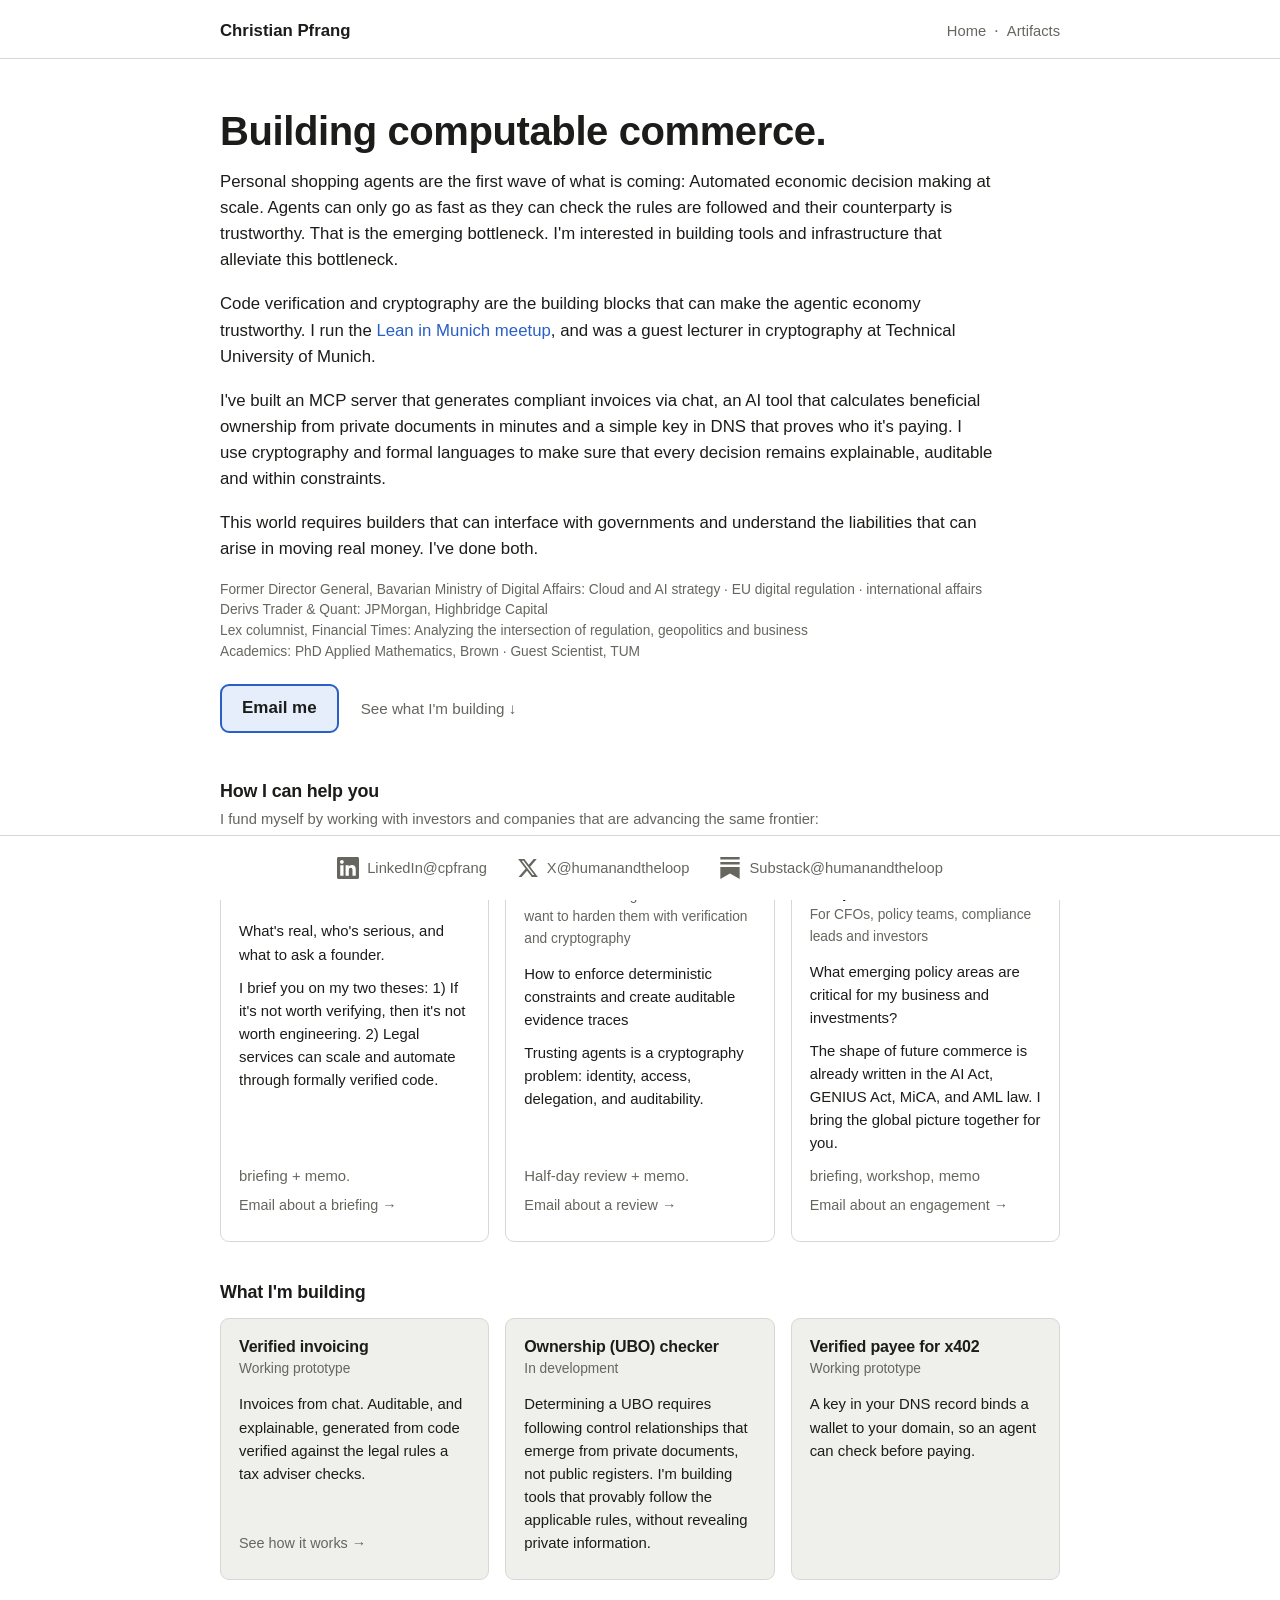
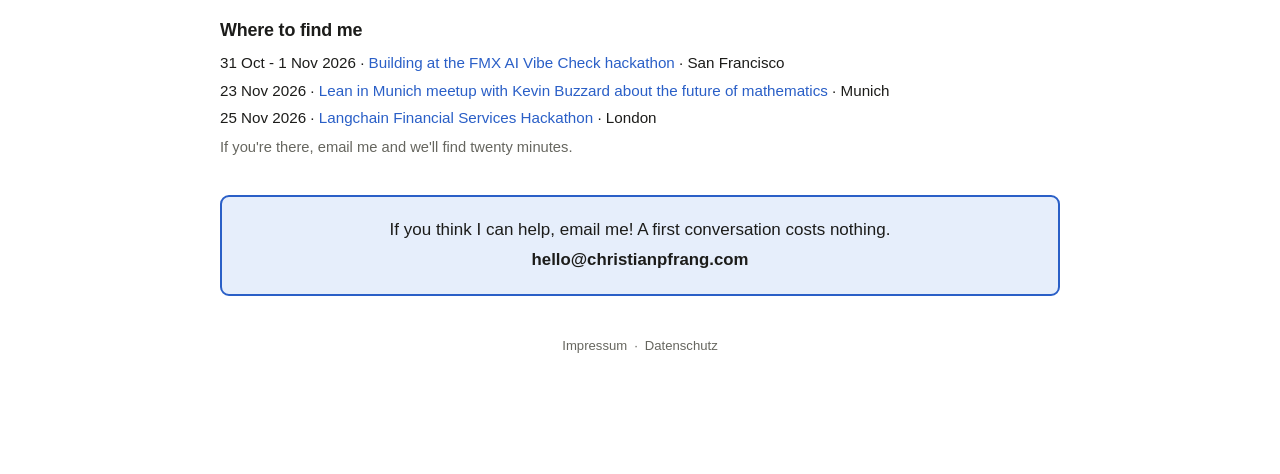
==== index.html @ b3198544 "Update Director General proof line Co-Authored-By: Claude Opus 5.5 <noreply@anthropic.com>" ====
<!DOCTYPE html>
<html lang="en">
<head>
  <meta charset="UTF-8">
  <meta name="viewport" content="width=device-width, initial-scale=1.0">
  <title>Christian Pfrang — Building computable commerce</title>
  <meta name="description" content="Christian Pfrang is building tools for using agents in highly regulated environments. Examples include: verified invoicing, ultimate beneficial ownership checks, and DNS-based merchant verification for x402.">
  <link rel="canonical" href="https://www.christianpfrang.com/">
  <meta property="og:type" content="website">
  <meta property="og:site_name" content="Christian Pfrang">
  <meta property="og:title" content="Christian Pfrang — Building computable commerce">
  <meta property="og:description" content="Christian Pfrang is building tools for using agents in highly regulated environments. Examples include: verified invoicing, ultimate beneficial ownership checks, and DNS-based merchant verification for x402.">
  <meta property="og:url" content="https://www.christianpfrang.com/">
  <meta property="og:image" content="https://www.christianpfrang.com/images/og.png">
  <meta name="twitter:card" content="summary_large_image">
  <link rel="icon" href="images/favicon.svg" type="image/svg+xml">
  <link rel="stylesheet" href="site.css?v=531cbc64">
</head>
<body>
  <a class="skip" href="#main">Skip to content</a>
  <header class="nav">
    <div class="wrap nav-row">
      <a class="brand" href="index.html">Christian Pfrang</a>
      <nav aria-label="Main">
        <ul class="nav-links">
          <li><a href="index.html">Home</a></li>
          <li><a href="artifacts.html">Artifacts</a></li>
        </ul>
      </nav>
    </div>
  </header>

  <main id="main" class="wrap">
  <section class="hero">
    <h1>Building computable commerce.</h1>
    <p class="lead">Personal shopping agents are the first wave of what is coming: Automated economic decision making at scale. Agents can only go as fast as they can check the rules are followed and their counterparty is trustworthy. That is the emerging bottleneck. I&#39;m interested in building tools and infrastructure that alleviate this bottleneck.</p>
    <p class="lead">Code verification and cryptography are the building blocks that can make the agentic economy trustworthy. I run the <a href="https://luma.com/user/usr-mYj1Mw12kCdvDSb" rel="noopener">Lean in Munich meetup</a>, and was a guest lecturer in cryptography at Technical University of Munich.</p>
    <p class="lead">I&#39;ve built an MCP server that generates compliant invoices via chat, an AI tool that calculates beneficial ownership from private documents in minutes and a simple key in DNS that proves who it&#39;s paying. I use cryptography and formal languages to make sure that every decision remains explainable, auditable and within constraints.</p>
    <p class="lead">This world requires builders that can interface with governments and understand the liabilities that can arise in moving real money. I&#39;ve done both.</p>
    <p class="proof">
<span>Former Director General, Bavarian Ministry of Digital Affairs: Cloud and AI strategy · EU digital regulation · international affairs</span><br><span>Derivs Trader &amp; Quant: JPMorgan, Highbridge Capital</span><br><span>Lex columnist, Financial Times: Analyzing the intersection of regulation, geopolitics and business</span><br><span>Academics: PhD Applied Mathematics, Brown · Guest Scientist, TUM</span>    </p>
    <p class="cta-row">
      <a class="button" href="mailto:hello@christianpfrang.com?subject=Hello%20from%20christianpfrang.com">Email me</a>
      <a class="quiet-link" href="#building">See what I&#39;m building ↓</a>
    </p>
  </section>

  <section id="working-with-me" class="section">
    <h2>How I can help you</h2>
    <p class="intro">I fund myself by working with investors and companies that are advancing the same frontier:</p>
    <div class="cards">
      <article class="card">
        <h3>Formal verification</h3>
        <p class="status">For investment teams</p>
        <p>What&#39;s real, who&#39;s serious, and what to ask a founder.</p>
        <p>I brief you on my two theses: 1) If it&#39;s not worth verifying, then it&#39;s not worth engineering. 2) Legal services can scale and automate through formally verified code.</p>
        <p class="format">briefing + memo.</p>
        <p class="card-link"><a href="mailto:hello@christianpfrang.com?subject=Briefing%20on%20formal%20verification">Email about a briefing →</a></p>
      </article>
      <article class="card">
        <h3>Trust design review</h3>
        <p class="status">For teams building harnesses that want to harden them with verification and cryptography</p>
        <p>How to enforce deterministic constraints and create auditable evidence traces</p>
        <p>Trusting agents is a cryptography problem: identity, access, delegation, and auditability.</p>
        <p class="format">Half-day review + memo.</p>
        <p class="card-link"><a href="mailto:hello@christianpfrang.com?subject=Trust%20design%20review">Email about a review →</a></p>
      </article>
      <article class="card">
        <h3>Frontier regulation in AI, compute and commerce</h3>
        <p class="status">For CFOs, policy teams, compliance leads and investors</p>
        <p>What emerging policy areas are critical for my business and investments?</p>
        <p>The shape of future commerce is already written in the AI Act, GENIUS Act, MiCA, and AML law. I bring the global picture together for you.</p>
        <p class="format">briefing, workshop, memo</p>
        <p class="card-link"><a href="mailto:hello@christianpfrang.com?subject=Frontier%20regulation">Email about an engagement →</a></p>
      </article>
    </div>
  </section>

  <section id="building" class="section">
    <h2>What I&#39;m building</h2>
    <div class="cards">
      <article class="card card-tint card-linked">
        <h3><a href="https://ai-e-rechnung.christianpfrang.com">Verified invoicing</a></h3>
        <p class="status">Working prototype</p>
        <p>Invoices from chat. Auditable, and explainable, generated from code verified against the legal rules a tax adviser checks.</p>
        <p class="card-link"><a href="https://ai-e-rechnung.christianpfrang.com">See how it works →</a></p>
      </article>
      <article class="card card-tint">
        <h3>Ownership (UBO) checker</h3>
        <p class="status">In development</p>
        <p>Determining a UBO requires following control relationships that emerge from private documents, not public registers. I&#39;m building tools that provably follow the applicable rules, without revealing private information.</p>
      </article>
      <article class="card card-tint">
        <h3>Verified payee for x402</h3>
        <p class="status">Working prototype</p>
        <p>A key in your DNS record binds a wallet to your domain, so an agent can check before paying.</p>
      </article>
    </div>
  </section>

  <section id="where-to-find-me" class="section">
    <h2>Where to find me</h2>
    <ul class="where">
      <li><span class="date">31 Oct - 1 Nov 2026</span> · <a href="https://fmxai.org/vibecheck/" rel="noopener">Building at the FMX AI Vibe Check hackathon</a> · San Francisco</li>
      <li><span class="date">23 Nov 2026</span> · <a href="https://luma.com/10gfh4l4" rel="noopener">Lean in Munich meetup with Kevin Buzzard about the future of mathematics</a> · Munich</li>
      <li><span class="date">25 Nov 2026</span> · <a href="https://fieldevents.langchain.com/langchainfinancialserviceshack" rel="noopener">Langchain Financial Services Hackathon</a> · London</li>
    </ul>
    <p class="hook">If you&#39;re there, email me and we&#39;ll find twenty minutes.</p>
  </section>

  <section id="contact" class="contact">
    <p>If you think I can help, email me! A first conversation costs nothing.</p>
    <p><a class="email" href="mailto:hello@christianpfrang.com">hello@christianpfrang.com</a></p>
  </section>
  </main>

  <footer class="footer wrap">
    <p class="legal-links"><a href="impressum.html">Impressum</a><span class="dot">·</span><a href="datenschutz.html">Datenschutz</a></p>
  </footer>

  <nav class="social-bar" aria-label="Social">
    <p class="social-links wrap">
        <a class="social-link" href="https://www.linkedin.com/in/cpfrang/" target="_blank" rel="me noopener noreferrer" aria-label="LinkedIn profile (opens in new tab)">
          <svg aria-hidden="true" viewBox="0 0 24 24" width="22" height="22" fill="currentColor"><path d="M20.447 20.452h-3.554v-5.569c0-1.328-.027-3.037-1.852-3.037-1.853 0-2.136 1.445-2.136 2.939v5.667H9.351V9h3.414v1.561h.046c.477-.9 1.637-1.85 3.37-1.85 3.601 0 4.267 2.37 4.267 5.455v6.286zM5.337 7.433c-1.144 0-2.063-.926-2.063-2.065 0-1.138.92-2.063 2.063-2.063 1.14 0 2.064.925 2.064 2.063 0 1.139-.925 2.065-2.064 2.065zm1.782 13.019H3.555V9h3.564v11.452zM22.225 0H1.771C.792 0 0 .774 0 1.729v20.542C0 23.227.792 24 1.771 24h20.451C23.2 24 24 23.227 24 22.271V1.729C24 .774 23.2 0 22.222 0h.003z"/></svg>
          <span class="social-text">LinkedIn@cpfrang</span>
        </a>
        <a class="social-link" href="https://twitter.com/humanandtheloop" target="_blank" rel="me noopener noreferrer" aria-label="X profile (opens in new tab)">
          <svg aria-hidden="true" viewBox="0 0 24 24" width="22" height="22" fill="currentColor"><path d="M18.244 2.25h3.308l-7.227 8.26 8.502 11.24H16.17l-5.214-6.817L4.99 21.75H1.68l7.73-8.835L1.254 2.25H8.08l4.713 6.231zm-1.161 17.52h1.833L7.084 4.126H5.117z"/></svg>
          <span class="social-text">X@humanandtheloop</span>
        </a>
        <a class="social-link" href="https://humanandtheloop.substack.com" target="_blank" rel="me noopener noreferrer" aria-label="Substack profile (opens in new tab)">
          <svg aria-hidden="true" viewBox="0 0 24 24" width="22" height="22" fill="currentColor"><path d="M22.539 8.242H1.46V5.406h21.08v2.836zM1.46 10.812V24L12 18.11 22.54 24V10.812H1.46zM22.54 0H1.46v2.836h21.08V0z"/></svg>
          <span class="social-text">Substack@humanandtheloop</span>
        </a>
    </p>
  </nav>
</body>
</html>
---- site.css ----
/* christianpfrang.com — layout and look. Text lives in content.yml, not here. */

:root {
  --ink: #1c1c1a;
  --quiet: #66665f;
  --rule: #d8d8d3;
  --tint: #efefeb;
  --accent: #2a5fc7;
  --accent-tint: #e6eefb;
  --bg: #ffffff;
  --measure: 880px;
  --gutter: 20px;
  --font: -apple-system, BlinkMacSystemFont, "Segoe UI", Roboto, "Helvetica Neue", Helvetica, Arial, sans-serif;
}

* { box-sizing: border-box; }

html { -webkit-text-size-adjust: 100%; scroll-behavior: smooth; scroll-padding-top: 72px; }

body {
  margin: 0;
  font-family: var(--font);
  font-size: 17px;
  line-height: 1.55;
  color: var(--ink);
  background: var(--bg);
  padding-bottom: 64px; /* room for the fixed social bar */
}

a { color: var(--accent); text-decoration: none; }
a:hover, a:focus-visible { text-decoration: underline; }
a:focus-visible, .button:focus-visible { outline: 2px solid var(--accent); outline-offset: 3px; }

h1, h2, h3 { font-weight: 650; line-height: 1.2; margin: 0; letter-spacing: -0.01em; }
p { margin: 0 0 0.75em; }

.wrap {
  max-width: var(--measure);
  margin: 0 auto;
  padding-left: var(--gutter);
  padding-right: var(--gutter);
}

.skip {
  position: absolute; left: -999px; top: 0;
  background: var(--ink); color: #fff; padding: 8px 12px;
}
.skip:focus { left: 8px; top: 8px; z-index: 10; }

/* ---------- nav ---------- */
/* Stays at the top while scrolling. */
.nav { position: sticky; top: 0; z-index: 10; background: var(--bg); border-bottom: 1px solid var(--rule); }
.nav-row {
  display: flex; flex-wrap: wrap; align-items: baseline; justify-content: space-between;
  gap: 6px 24px; padding-top: 18px; padding-bottom: 14px;
}
.brand { color: var(--ink); font-weight: 650; font-size: 1.05rem; }
.brand:hover { text-decoration: none; }
.nav-links { list-style: none; margin: 0; padding: 0; display: flex; flex-wrap: wrap; gap: 4px 0; }
.nav-links li:not(:last-child)::after { content: "·"; color: var(--quiet); margin: 0 8px; }
.nav-links a { color: var(--quiet); font-size: 0.92rem; }
.nav-links a:hover { color: var(--ink); }

/* ---------- hero ---------- */
.hero { padding-top: 48px; }
.hero h1 { font-size: clamp(1.85rem, 1.2rem + 2.6vw, 2.5rem); margin-bottom: 14px; }
.lead { font-size: 1.05rem; max-width: 46em; margin-bottom: 18px; }
.proof { color: var(--quiet); font-size: 0.86rem; line-height: 1.5; margin-bottom: 22px; }
.cta-row { display: flex; flex-wrap: wrap; align-items: center; gap: 12px 22px; margin-bottom: 8px; }

.button {
  display: inline-block;
  padding: 9px 20px;
  border: 2px solid var(--accent);
  border-radius: 9px;
  background: var(--accent-tint);
  color: var(--ink);
  font-weight: 600;
}
.button:hover { background: var(--accent); color: #fff; text-decoration: none; }
.quiet-link { color: var(--quiet); font-size: 0.95rem; }

/* ---------- sections and cards ---------- */
.section { padding-top: 40px; }
.section h2 { font-size: 1.12rem; margin-bottom: 6px; }
.intro { color: var(--quiet); font-size: 0.92rem; margin-bottom: 14px; }
.section h2 + .cards { margin-top: 14px; }

.cards {
  display: grid;
  grid-template-columns: repeat(3, minmax(0, 1fr));
  gap: 16px;
}
.card {
  border: 1px solid var(--rule);
  border-radius: 9px;
  padding: 18px 18px 14px;
  background: var(--bg);
  display: flex; flex-direction: column;
}
.card-tint { background: var(--tint); }
.card h3 { font-size: 1rem; margin-bottom: 2px; }
.card p { font-size: 0.93rem; margin-bottom: 10px; }
.card .status, .card .format { color: var(--quiet); }
.card .status { font-size: 0.86rem; margin-bottom: 14px; }
.card .format { margin-top: auto; margin-bottom: 6px; }
.card-link { margin-bottom: 0; }
.card-tint .card-link { margin-top: auto; }
.card h3 a { color: inherit; text-decoration: none; }
.card h3 a:hover { color: var(--accent); }
/* A card with a link: the title link covers the whole card, so a click anywhere opens it. */
.card-linked { position: relative; transition: border-color 0.15s; }
.card-linked h3 a::after { content: ""; position: absolute; inset: 0; border-radius: inherit; }
.card-linked:hover { border-color: var(--accent); }
.card-linked:hover h3 a, .card-linked:hover .card-link a { color: var(--accent); }
.card-linked h3 a:focus-visible { outline: none; }
.card-linked:focus-within { outline: 2px solid var(--accent); outline-offset: 2px; }
.card-link a { color: var(--quiet); font-size: 0.9rem; }
.card-link a:hover { color: var(--accent); }

/* ---------- where to find me ---------- */
.where { list-style: none; margin: 10px 0 6px; padding: 0; font-size: 0.95rem; }
.where li { margin-bottom: 4px; }
.where .date { font-variant-numeric: tabular-nums; }
.hook { color: var(--quiet); font-size: 0.92rem; }

/* ---------- contact band ---------- */
.contact {
  margin-top: 36px;
  padding: 20px 18px;
  border: 2px solid var(--accent);
  border-radius: 9px;
  background: var(--accent-tint);
  text-align: center;
}
.contact p { margin: 0; }
.contact p + p { margin-top: 4px; }
.contact .email { color: var(--ink); font-weight: 650; font-size: 1.05rem; overflow-wrap: anywhere; }

/* ---------- footer ---------- */
.footer { padding-top: 40px; padding-bottom: 48px; color: var(--quiet); font-size: 0.86rem; text-align: center; }
.footer a { color: var(--quiet); }
.footer a:hover { color: var(--ink); }
.footer .dot { margin: 0 7px; }
.footer p { margin-bottom: 6px; }
.legal-links { font-size: 0.82rem; }

/* ---------- social bar: fixed to the bottom of the screen ---------- */
.social-bar {
  position: fixed; left: 0; right: 0; bottom: 0; z-index: 10;
  background: var(--bg); border-top: 1px solid var(--rule);
}
.social-links {
  display: flex; justify-content: center; align-items: center; gap: 30px;
  height: 64px; margin: 0 auto;
}
.social-link { display: flex; align-items: center; gap: 8px; color: var(--quiet); font-size: 0.92rem; font-weight: 500; line-height: 1; }
.social-link svg { display: block; flex: none; }
.social-link:hover { color: var(--ink); text-decoration: none; }

/* ---------- inner pages (Work, Impressum, Datenschutz) ---------- */
.page { padding-top: 48px; }
.page h1 { font-size: clamp(1.7rem, 1.2rem + 2vw, 2.1rem); margin-bottom: 12px; }
.page .lead { margin-bottom: 28px; }
.work-item { padding: 22px 0; border-top: 1px solid var(--rule); max-width: 44em; }
.work-item:last-child { border-bottom: 1px solid var(--rule); }
.work-item h2 { font-size: 1.1rem; margin-bottom: 4px; }
.work-item h2 a { color: var(--ink); }
.work-item h2 a:hover { color: var(--accent); }
.work-item .status { color: var(--quiet); font-size: 0.86rem; margin-bottom: 10px; }
.work-item p { font-size: 0.95rem; margin-bottom: 0; }

.legal { max-width: 44em; }
.legal h2 { font-size: 1.02rem; margin: 26px 0 6px; }
.legal p { font-size: 0.95rem; }
.legal .status { color: var(--quiet); font-size: 0.86rem; }
.legal a { overflow-wrap: anywhere; }

/* ---------- small screens ---------- */
@media (max-width: 719px) {
  body { font-size: 16px; }
  .cards { grid-template-columns: 1fr; }
  .hero { padding-top: 32px; }
  .section { padding-top: 34px; }
  .lead { font-size: 1rem; }
  .nav-row { padding-top: 14px; padding-bottom: 12px; }
  .nav-links a { font-size: 0.88rem; }
  .nav-links li:not(:last-child)::after { margin: 0 6px; }
  .contact { padding: 18px 14px; }
  .footer .dot { margin: 0 5px; }
  .social-links { gap: 20px; }
}

/* Phones: icons only, like the live site, so the bar doesn't look cramped. */
@media (max-width: 480px) {
  .social-text { display: none; }
  .social-links { gap: 28px; }
  .social-link { padding: 8px; }
}

@media (min-width: 720px) and (max-width: 879px) {
  .card { padding: 16px 14px 12px; }
}

@media print {
  .nav, .footer, .social-bar, .cta-row { display: none; }
  body { padding-bottom: 0; }
  .card { break-inside: avoid; }
}
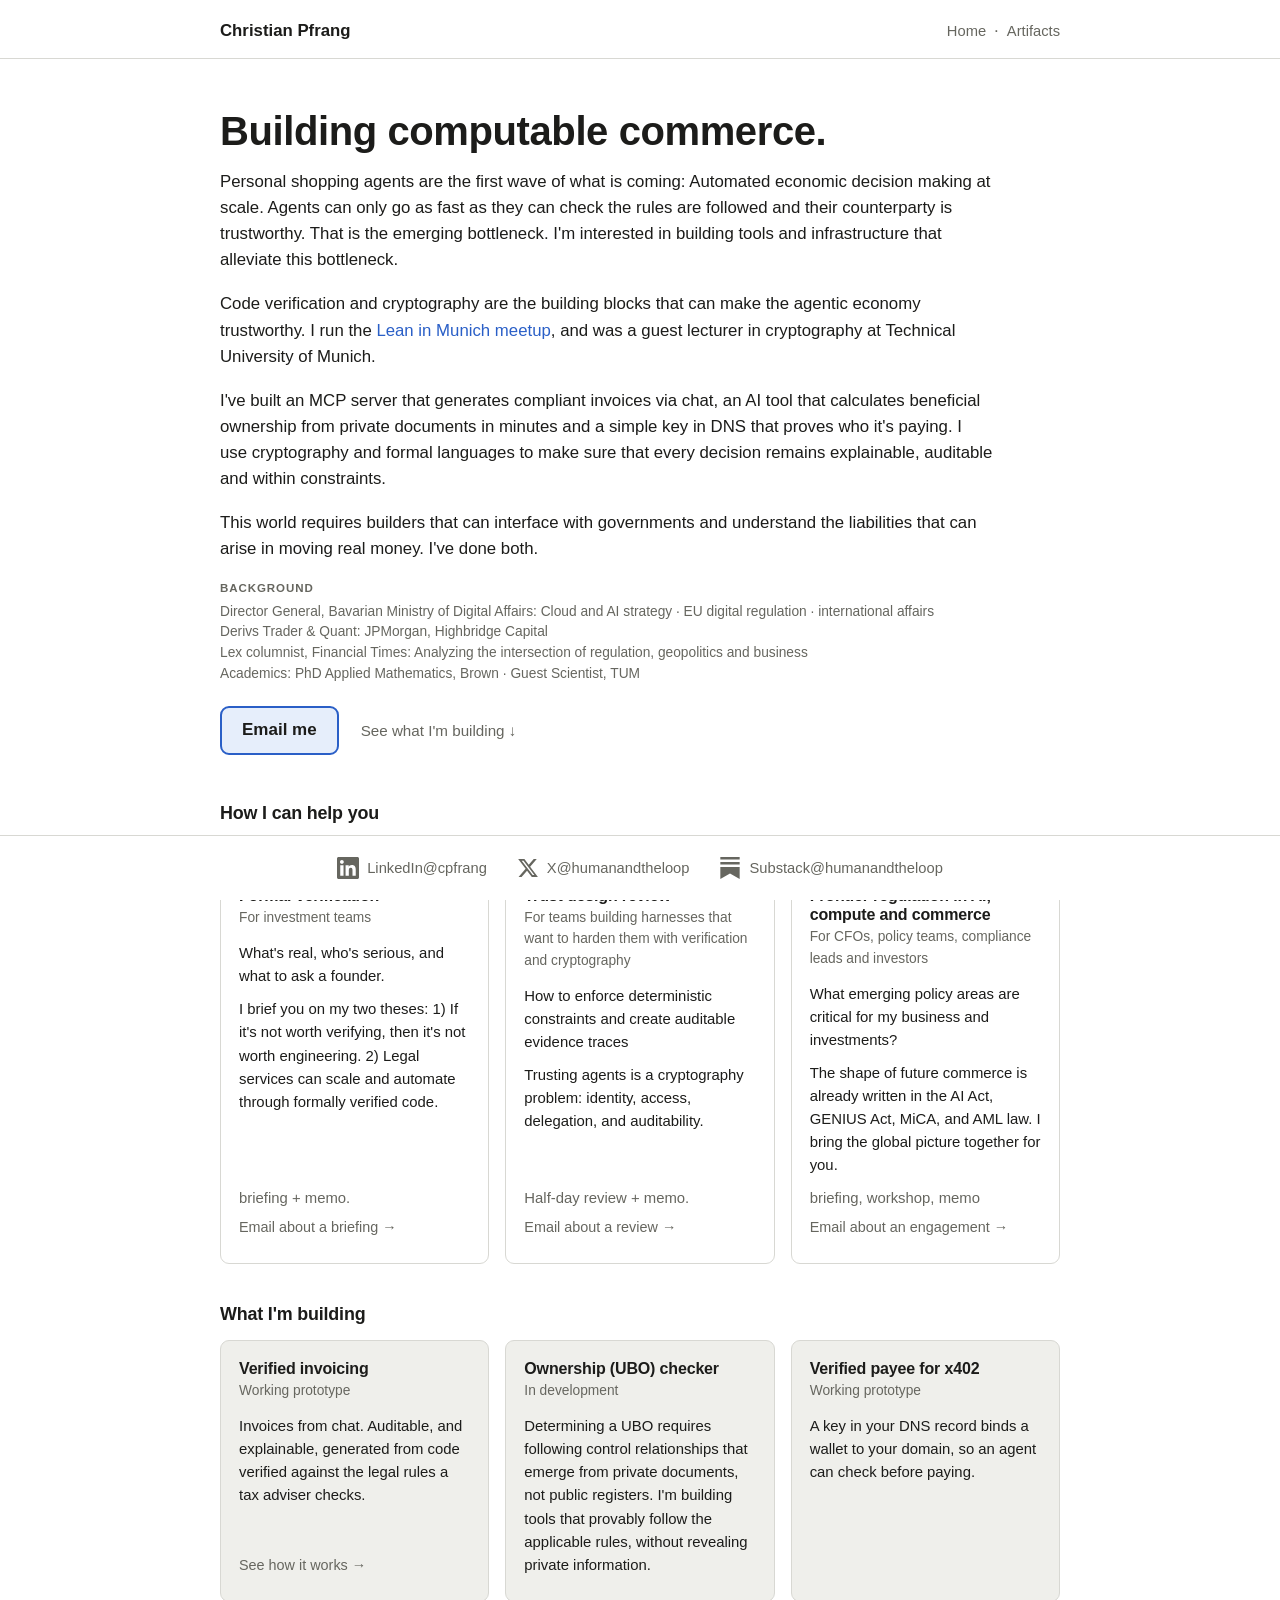
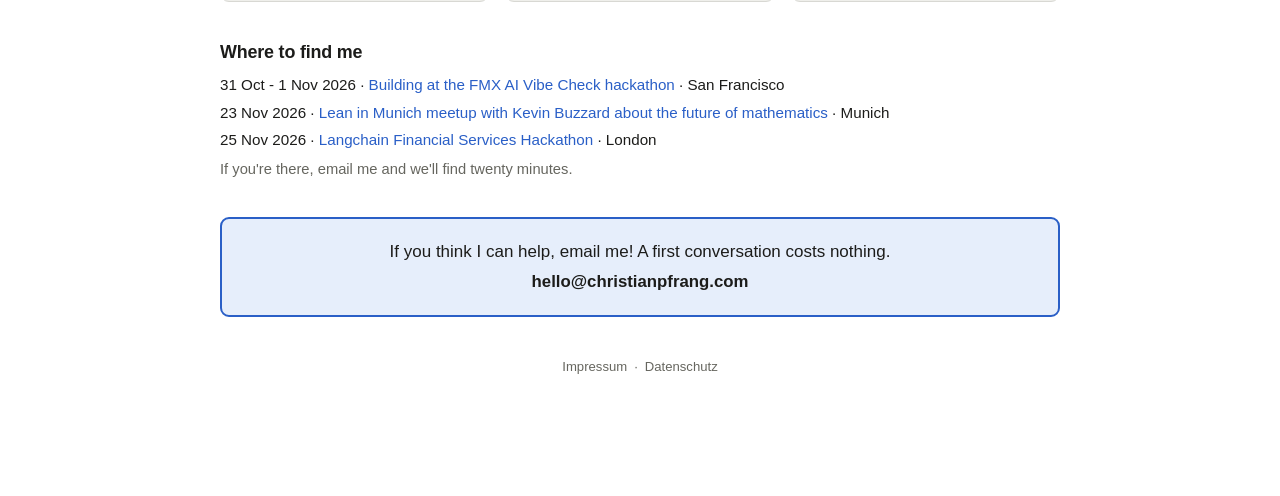
==== commit 8ce7434c: "Add Background heading above proof lines, drop "Former" Co-Authored-By: Claude Opus 5.5 <noreply@ant" ====
--- a/index.html
+++ b/index.html
@@ -14,7 +14,7 @@
   <meta property="og:image" content="https://www.christianpfrang.com/images/og.png">
   <meta name="twitter:card" content="summary_large_image">
   <link rel="icon" href="images/favicon.svg" type="image/svg+xml">
-  <link rel="stylesheet" href="site.css?v=531cbc64">
+  <link rel="stylesheet" href="site.css?v=92560a38">
 </head>
 <body>
   <a class="skip" href="#main">Skip to content</a>
@@ -37,8 +37,9 @@
     <p class="lead">Code verification and cryptography are the building blocks that can make the agentic economy trustworthy. I run the <a href="https://luma.com/user/usr-mYj1Mw12kCdvDSb" rel="noopener">Lean in Munich meetup</a>, and was a guest lecturer in cryptography at Technical University of Munich.</p>
     <p class="lead">I&#39;ve built an MCP server that generates compliant invoices via chat, an AI tool that calculates beneficial ownership from private documents in minutes and a simple key in DNS that proves who it&#39;s paying. I use cryptography and formal languages to make sure that every decision remains explainable, auditable and within constraints.</p>
     <p class="lead">This world requires builders that can interface with governments and understand the liabilities that can arise in moving real money. I&#39;ve done both.</p>
+    <p class="proof-heading">Background</p>
     <p class="proof">
-<span>Former Director General, Bavarian Ministry of Digital Affairs: Cloud and AI strategy · EU digital regulation · international affairs</span><br><span>Derivs Trader &amp; Quant: JPMorgan, Highbridge Capital</span><br><span>Lex columnist, Financial Times: Analyzing the intersection of regulation, geopolitics and business</span><br><span>Academics: PhD Applied Mathematics, Brown · Guest Scientist, TUM</span>    </p>
+<span>Director General, Bavarian Ministry of Digital Affairs: Cloud and AI strategy · EU digital regulation · international affairs</span><br><span>Derivs Trader &amp; Quant: JPMorgan, Highbridge Capital</span><br><span>Lex columnist, Financial Times: Analyzing the intersection of regulation, geopolitics and business</span><br><span>Academics: PhD Applied Mathematics, Brown · Guest Scientist, TUM</span>    </p>
     <p class="cta-row">
       <a class="button" href="mailto:hello@christianpfrang.com?subject=Hello%20from%20christianpfrang.com">Email me</a>
       <a class="quiet-link" href="#building">See what I&#39;m building ↓</a>
--- a/site.css
+++ b/site.css
@@ -66,6 +66,7 @@
 .hero h1 { font-size: clamp(1.85rem, 1.2rem + 2.6vw, 2.5rem); margin-bottom: 14px; }
 .lead { font-size: 1.05rem; max-width: 46em; margin-bottom: 18px; }
 .proof { color: var(--quiet); font-size: 0.86rem; line-height: 1.5; margin-bottom: 22px; }
+.proof-heading { color: var(--quiet); font-size: 0.72rem; font-weight: 600; text-transform: uppercase; letter-spacing: 0.08em; margin-bottom: 4px; }
 .cta-row { display: flex; flex-wrap: wrap; align-items: center; gap: 12px 22px; margin-bottom: 8px; }
 
 .button {
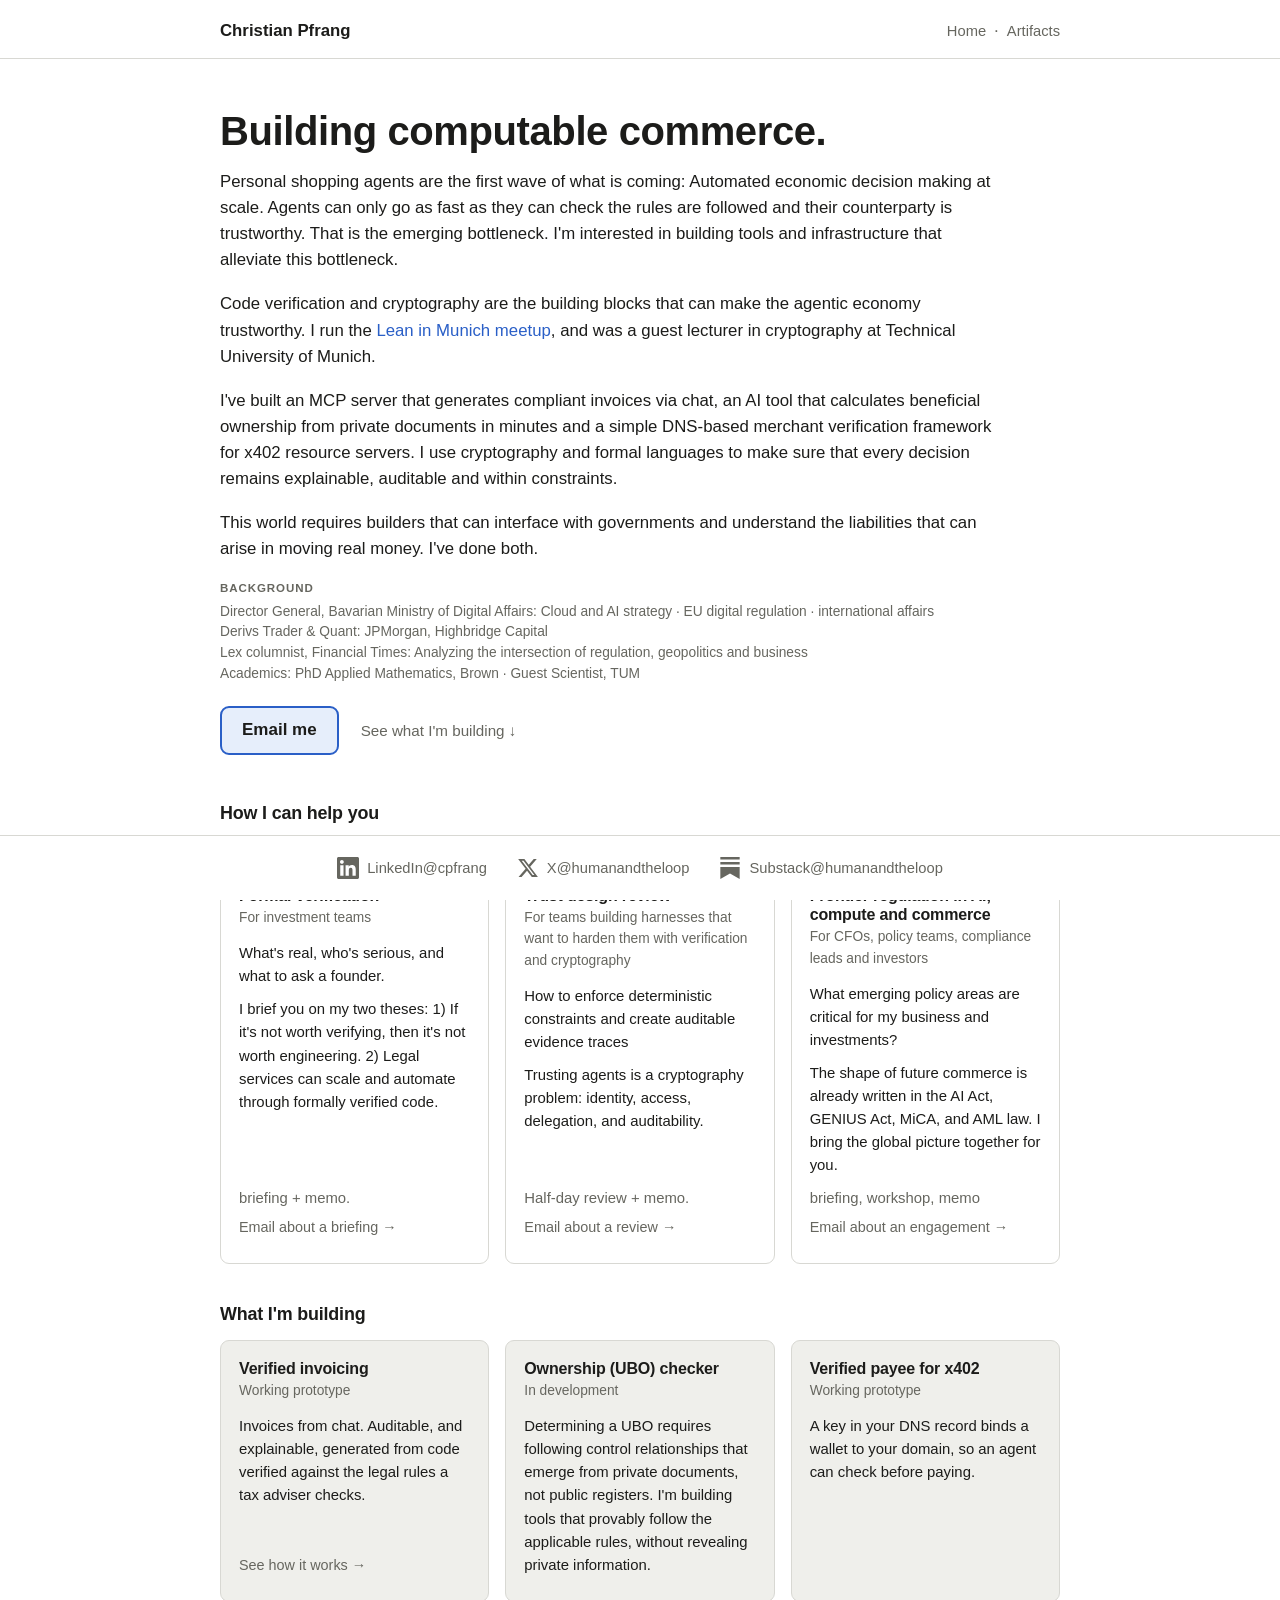
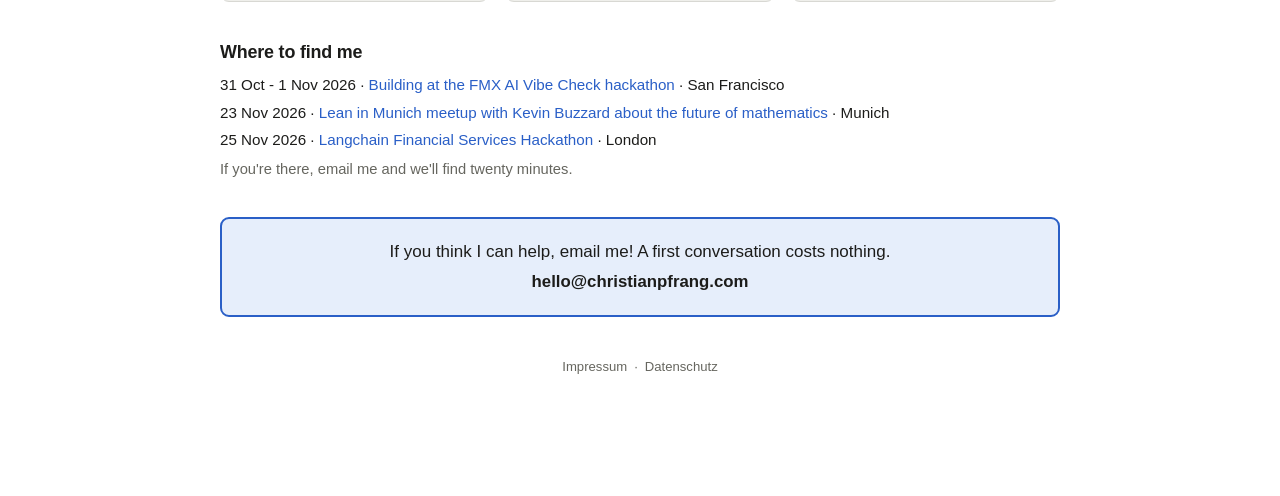
==== commit 95964feb: "Describe x402 work as DNS-based merchant verification framework Co-Authored-By: Claude Opus 5.5 <nor" ====
--- a/index.html
+++ b/index.html
@@ -35,7 +35,7 @@
     <h1>Building computable commerce.</h1>
     <p class="lead">Personal shopping agents are the first wave of what is coming: Automated economic decision making at scale. Agents can only go as fast as they can check the rules are followed and their counterparty is trustworthy. That is the emerging bottleneck. I&#39;m interested in building tools and infrastructure that alleviate this bottleneck.</p>
     <p class="lead">Code verification and cryptography are the building blocks that can make the agentic economy trustworthy. I run the <a href="https://luma.com/user/usr-mYj1Mw12kCdvDSb" rel="noopener">Lean in Munich meetup</a>, and was a guest lecturer in cryptography at Technical University of Munich.</p>
-    <p class="lead">I&#39;ve built an MCP server that generates compliant invoices via chat, an AI tool that calculates beneficial ownership from private documents in minutes and a simple key in DNS that proves who it&#39;s paying. I use cryptography and formal languages to make sure that every decision remains explainable, auditable and within constraints.</p>
+    <p class="lead">I&#39;ve built an MCP server that generates compliant invoices via chat, an AI tool that calculates beneficial ownership from private documents in minutes and a simple DNS-based merchant verification framework for x402 resource servers. I use cryptography and formal languages to make sure that every decision remains explainable, auditable and within constraints.</p>
     <p class="lead">This world requires builders that can interface with governments and understand the liabilities that can arise in moving real money. I&#39;ve done both.</p>
     <p class="proof-heading">Background</p>
     <p class="proof">
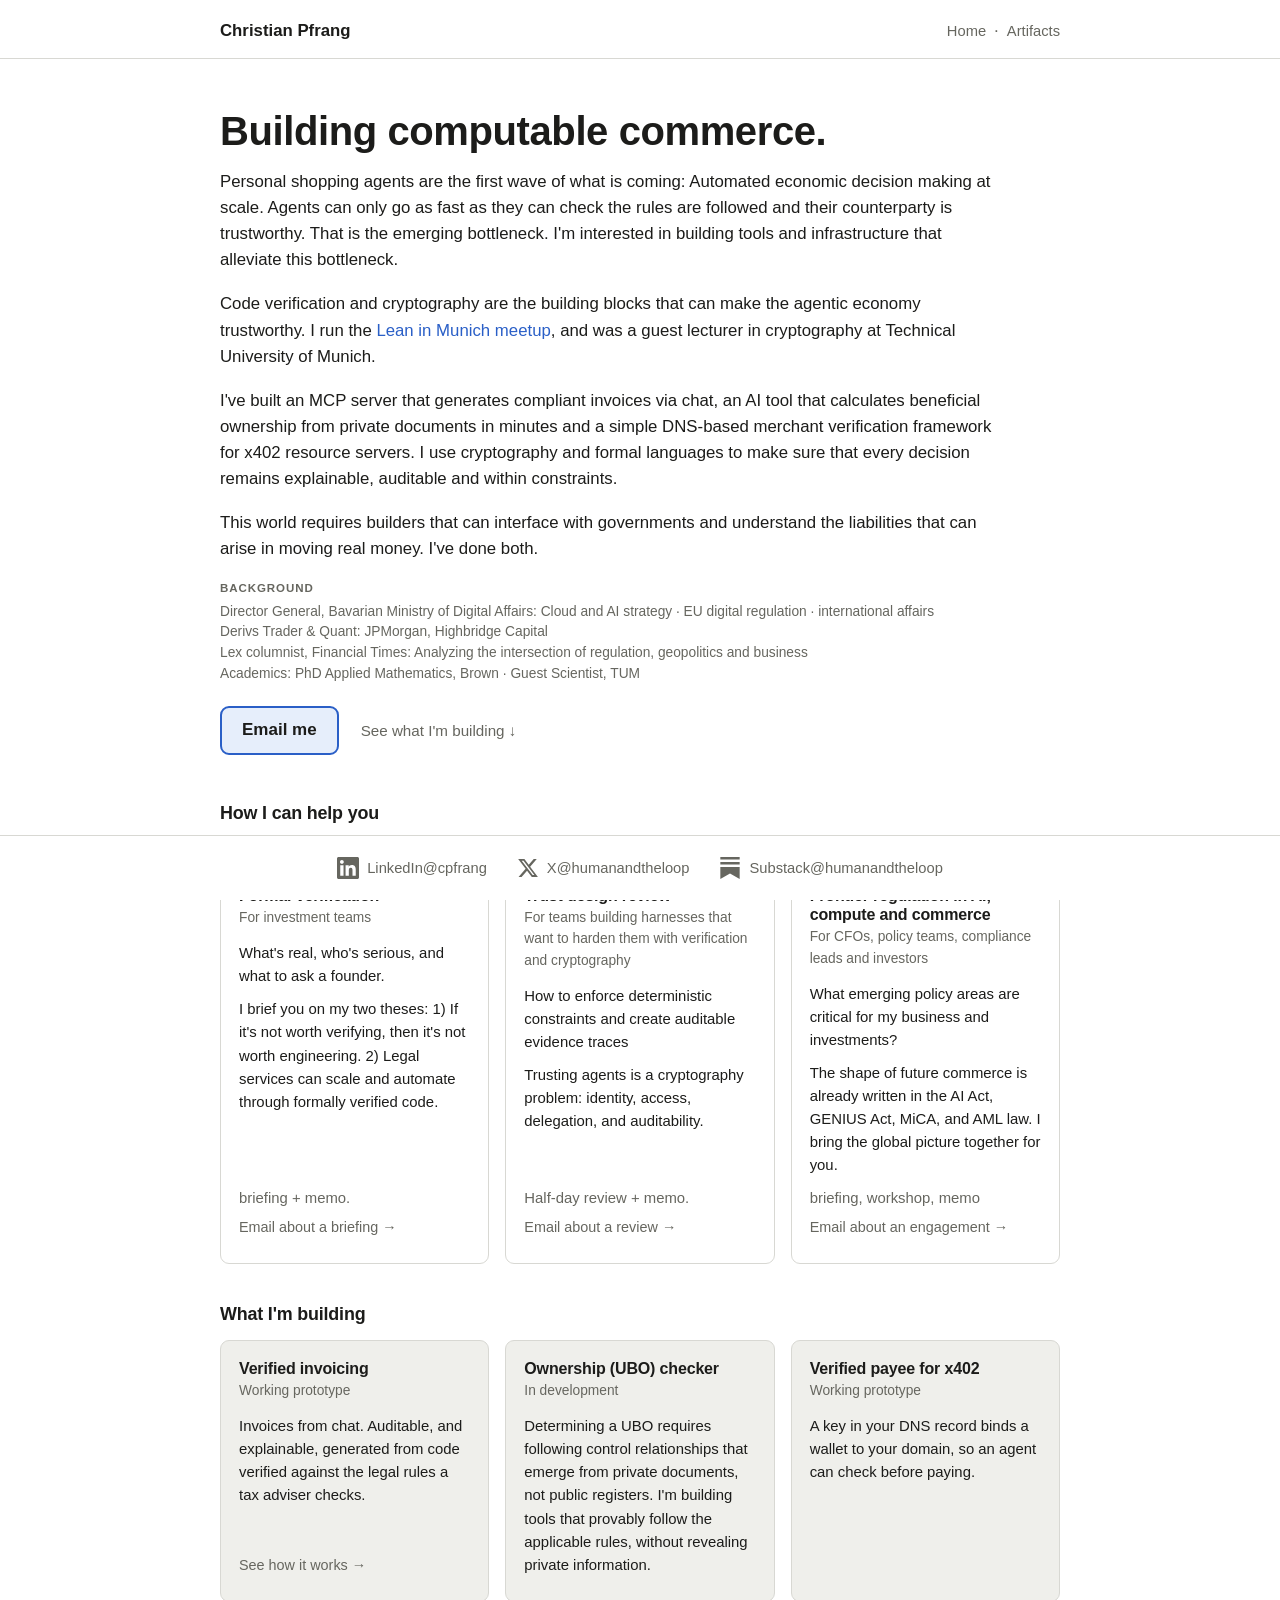
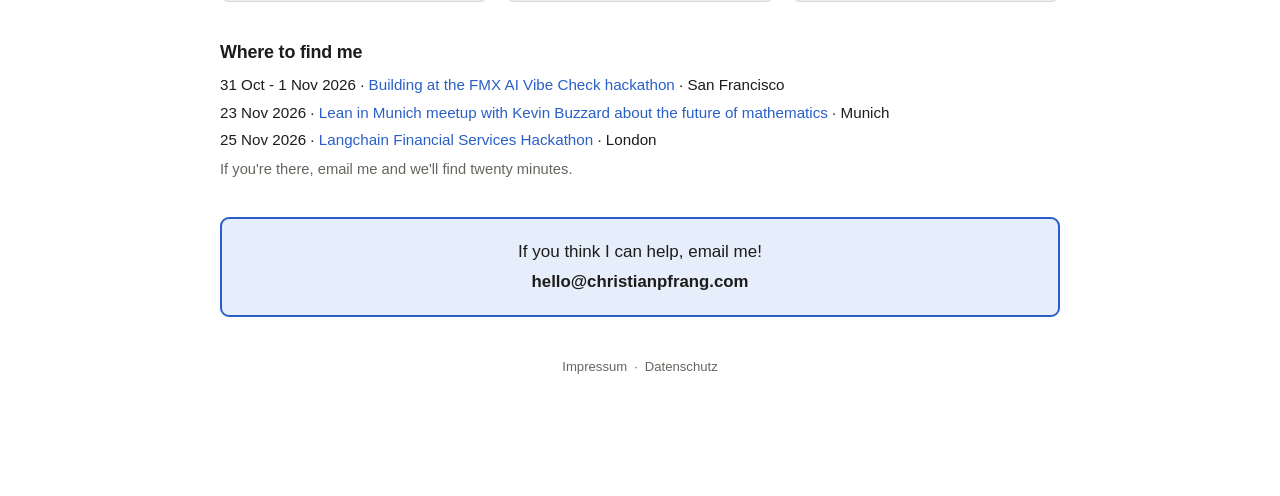
==== commit 5ad2af70: "Shorten contact line Co-Authored-By: Claude Opus 5.5 <noreply@anthropic.com>" ====
--- a/index.html
+++ b/index.html
@@ -110,7 +110,7 @@
   </section>
 
   <section id="contact" class="contact">
-    <p>If you think I can help, email me! A first conversation costs nothing.</p>
+    <p>If you think I can help, email me!</p>
     <p><a class="email" href="mailto:hello@christianpfrang.com">hello@christianpfrang.com</a></p>
   </section>
   </main>
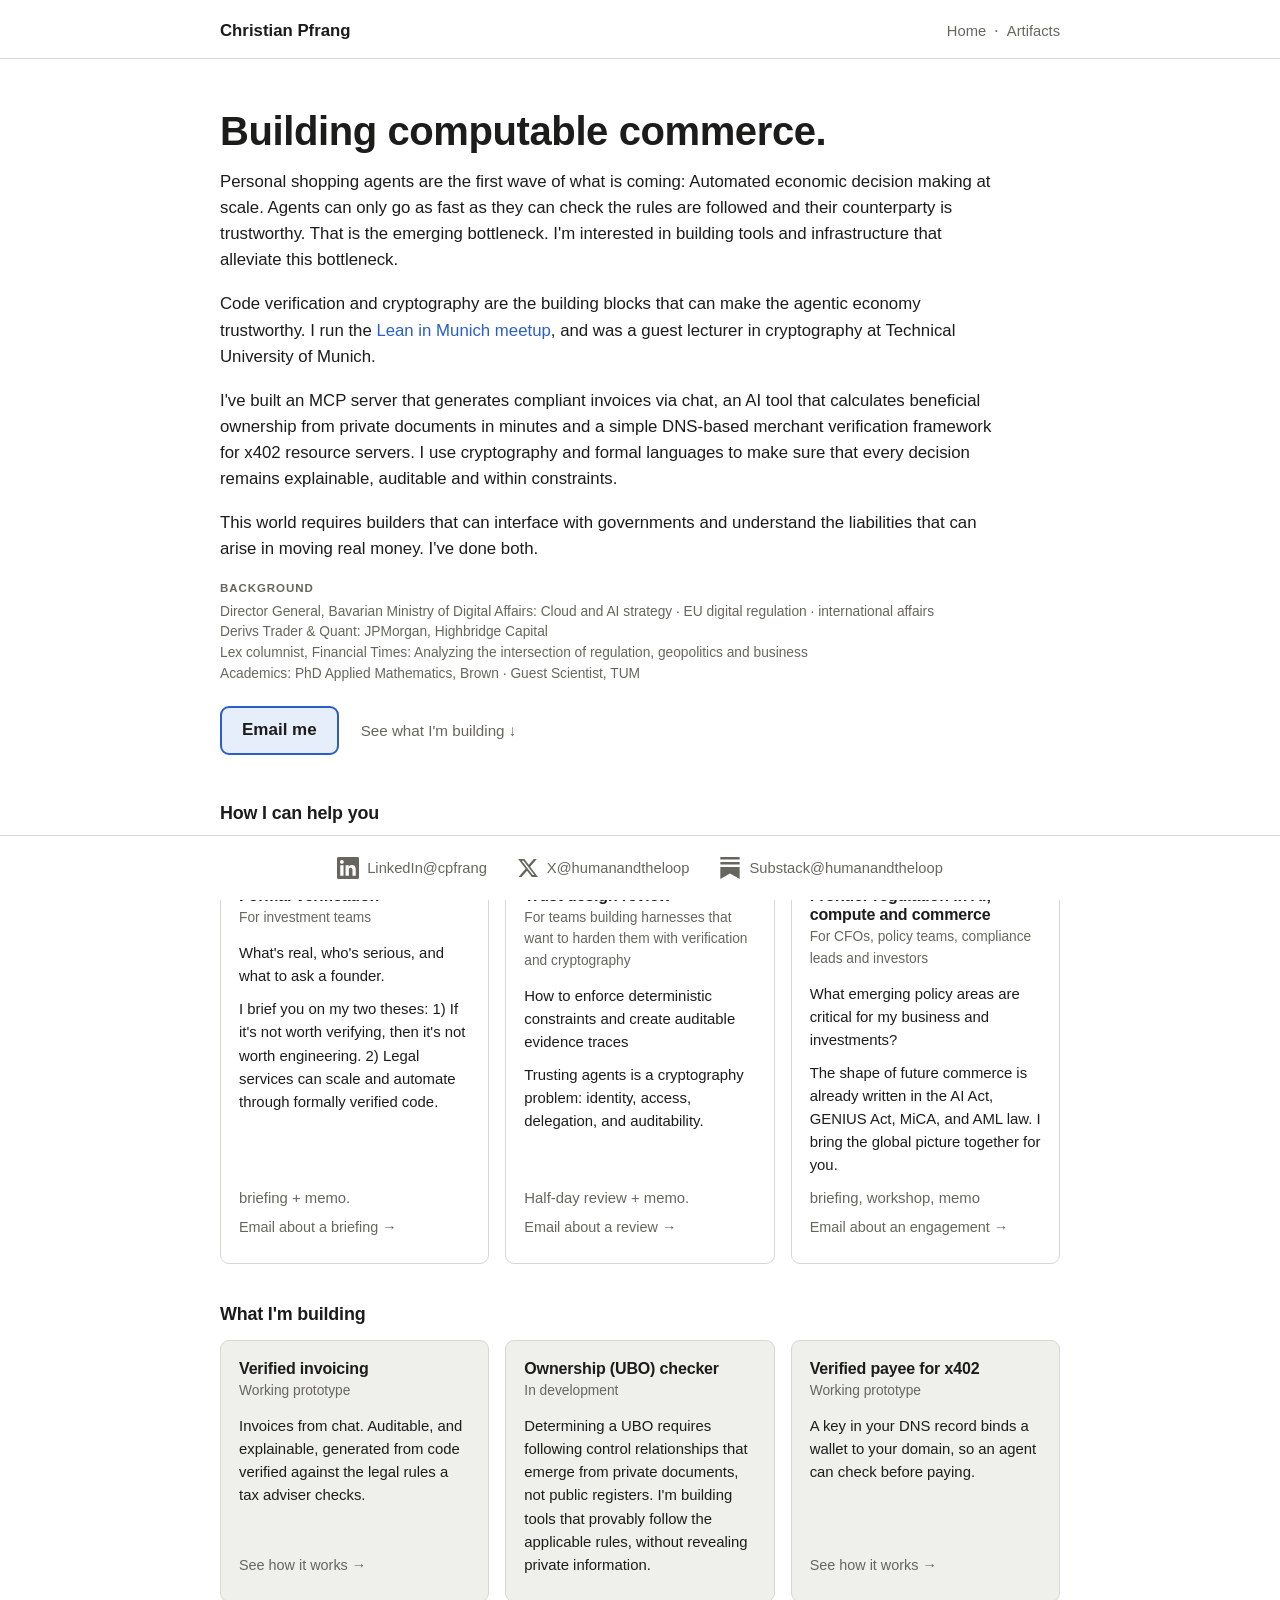
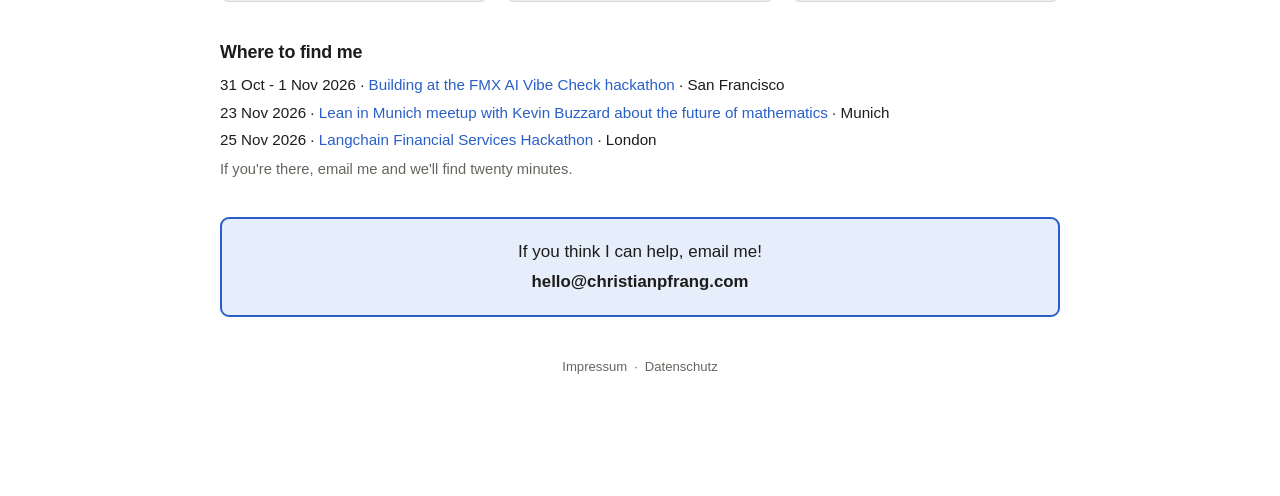
==== commit aad5b66a: "Link the x402 merchant verification card to its demo page Co-Authored-By: Claude Opus 5.5 <noreply@a" ====
--- a/index.html
+++ b/index.html
@@ -91,10 +91,11 @@
         <p class="status">In development</p>
         <p>Determining a UBO requires following control relationships that emerge from private documents, not public registers. I&#39;m building tools that provably follow the applicable rules, without revealing private information.</p>
       </article>
-      <article class="card card-tint">
-        <h3>Verified payee for x402</h3>
+      <article class="card card-tint card-linked">
+        <h3><a href="https://x402-merchant-verification.christianpfrang.com">Verified payee for x402</a></h3>
         <p class="status">Working prototype</p>
         <p>A key in your DNS record binds a wallet to your domain, so an agent can check before paying.</p>
+        <p class="card-link"><a href="https://x402-merchant-verification.christianpfrang.com">See how it works →</a></p>
       </article>
     </div>
   </section>
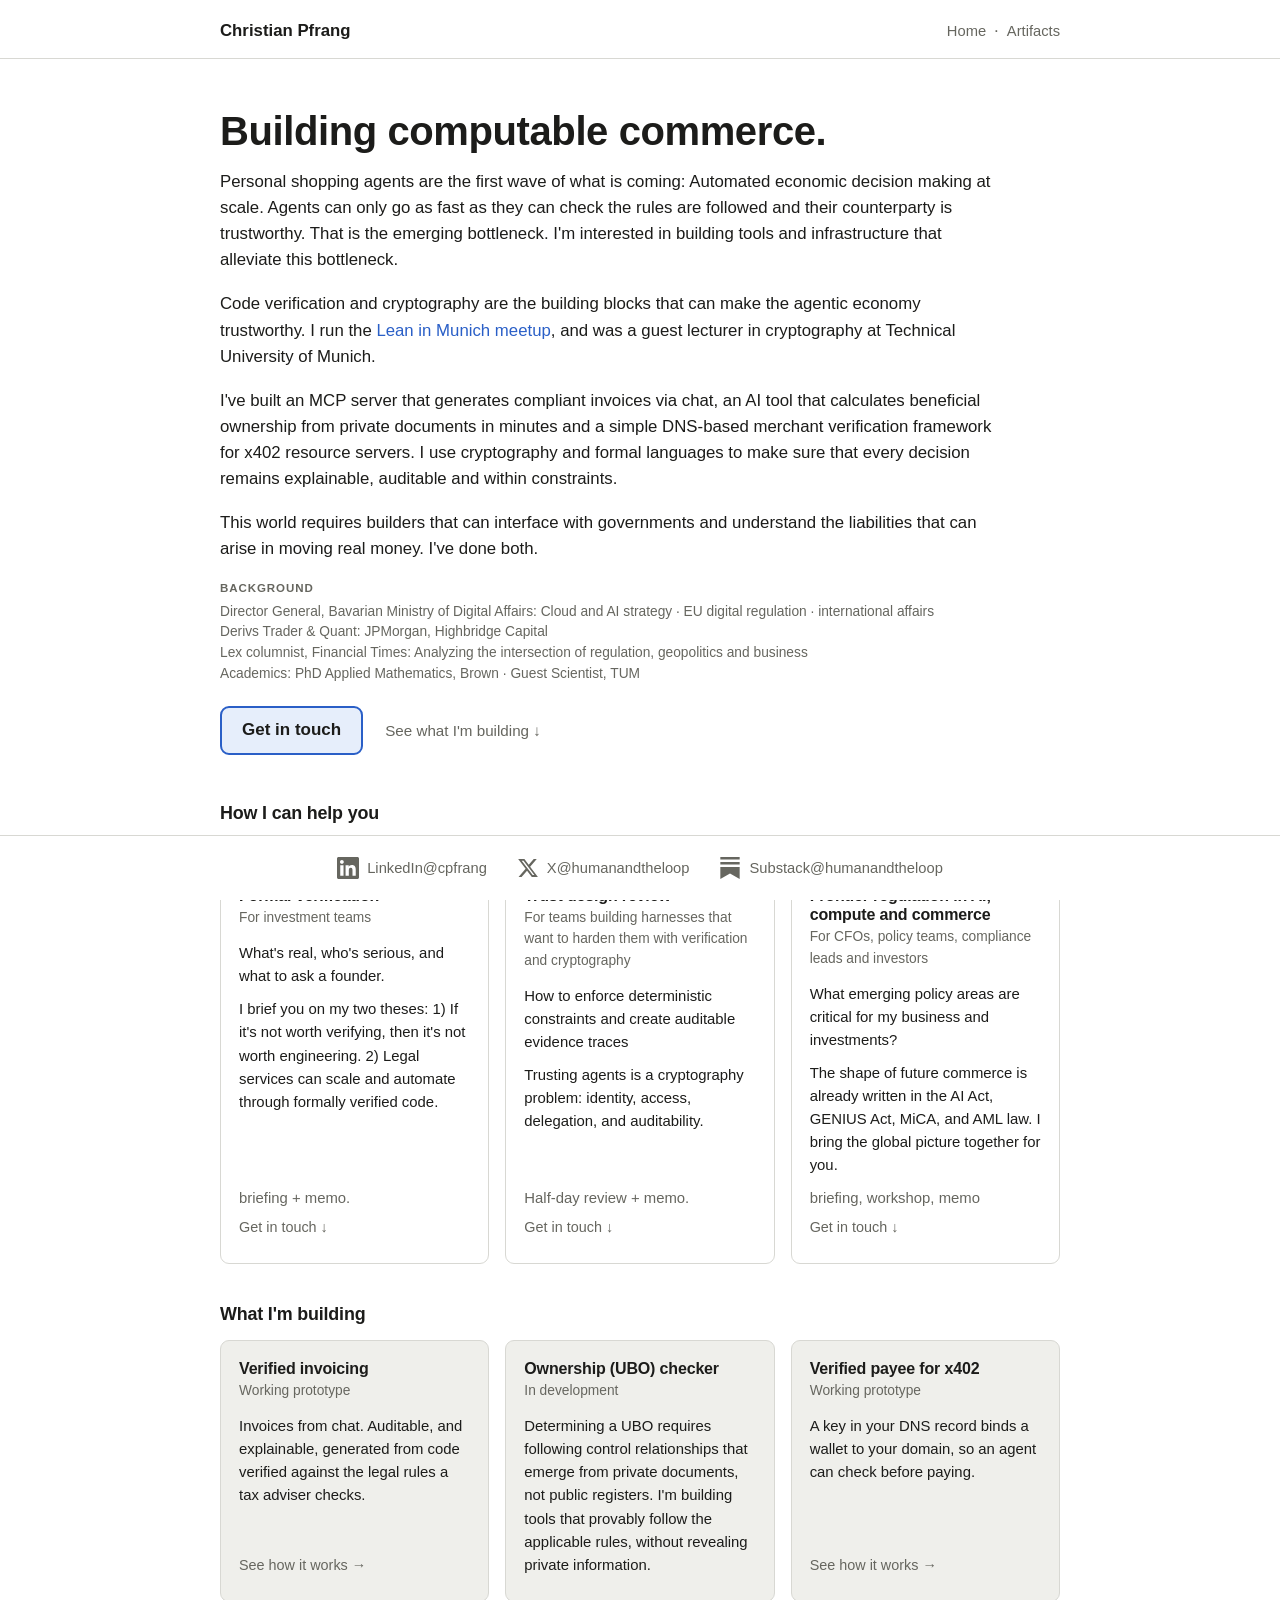
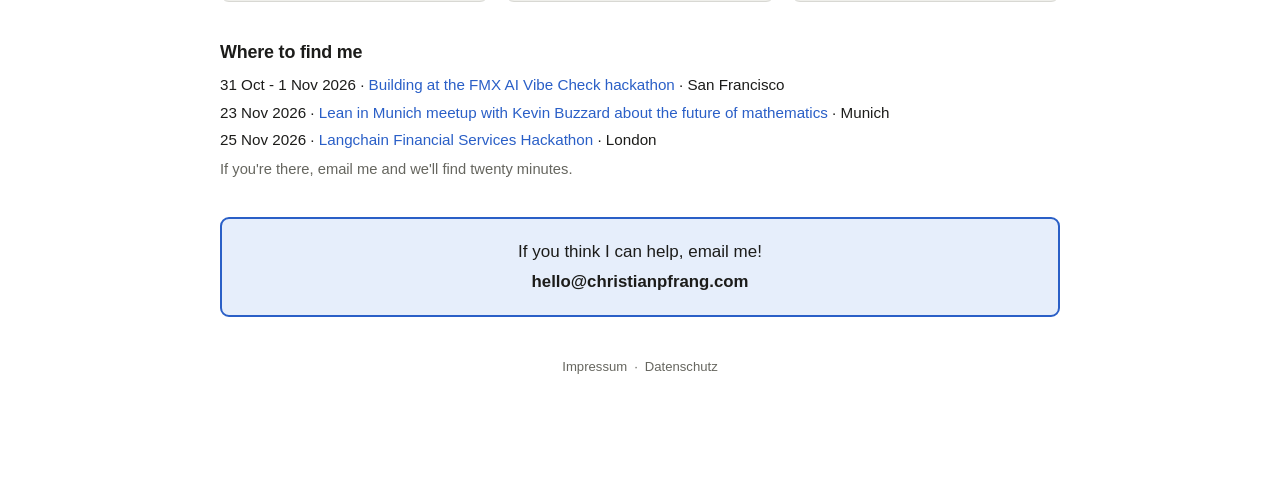
==== commit a9f01bac: "Replace mailto links with jumps to the contact box; show address as plain text Co-Authored-By: Claud" ====
--- a/index.html
+++ b/index.html
@@ -41,7 +41,7 @@
     <p class="proof">
 <span>Director General, Bavarian Ministry of Digital Affairs: Cloud and AI strategy · EU digital regulation · international affairs</span><br><span>Derivs Trader &amp; Quant: JPMorgan, Highbridge Capital</span><br><span>Lex columnist, Financial Times: Analyzing the intersection of regulation, geopolitics and business</span><br><span>Academics: PhD Applied Mathematics, Brown · Guest Scientist, TUM</span>    </p>
     <p class="cta-row">
-      <a class="button" href="mailto:hello@christianpfrang.com?subject=Hello%20from%20christianpfrang.com">Email me</a>
+      <a class="button" href="#contact">Get in touch</a>
       <a class="quiet-link" href="#building">See what I&#39;m building ↓</a>
     </p>
   </section>
@@ -56,7 +56,7 @@
         <p>What&#39;s real, who&#39;s serious, and what to ask a founder.</p>
         <p>I brief you on my two theses: 1) If it&#39;s not worth verifying, then it&#39;s not worth engineering. 2) Legal services can scale and automate through formally verified code.</p>
         <p class="format">briefing + memo.</p>
-        <p class="card-link"><a href="mailto:hello@christianpfrang.com?subject=Briefing%20on%20formal%20verification">Email about a briefing →</a></p>
+        <p class="card-link"><a href="#contact">Get in touch ↓</a></p>
       </article>
       <article class="card">
         <h3>Trust design review</h3>
@@ -64,7 +64,7 @@
         <p>How to enforce deterministic constraints and create auditable evidence traces</p>
         <p>Trusting agents is a cryptography problem: identity, access, delegation, and auditability.</p>
         <p class="format">Half-day review + memo.</p>
-        <p class="card-link"><a href="mailto:hello@christianpfrang.com?subject=Trust%20design%20review">Email about a review →</a></p>
+        <p class="card-link"><a href="#contact">Get in touch ↓</a></p>
       </article>
       <article class="card">
         <h3>Frontier regulation in AI, compute and commerce</h3>
@@ -72,7 +72,7 @@
         <p>What emerging policy areas are critical for my business and investments?</p>
         <p>The shape of future commerce is already written in the AI Act, GENIUS Act, MiCA, and AML law. I bring the global picture together for you.</p>
         <p class="format">briefing, workshop, memo</p>
-        <p class="card-link"><a href="mailto:hello@christianpfrang.com?subject=Frontier%20regulation">Email about an engagement →</a></p>
+        <p class="card-link"><a href="#contact">Get in touch ↓</a></p>
       </article>
     </div>
   </section>
@@ -112,7 +112,7 @@
 
   <section id="contact" class="contact">
     <p>If you think I can help, email me!</p>
-    <p><a class="email" href="mailto:hello@christianpfrang.com">hello@christianpfrang.com</a></p>
+    <p class="email">hello@christianpfrang.com</p>
   </section>
   </main>
 
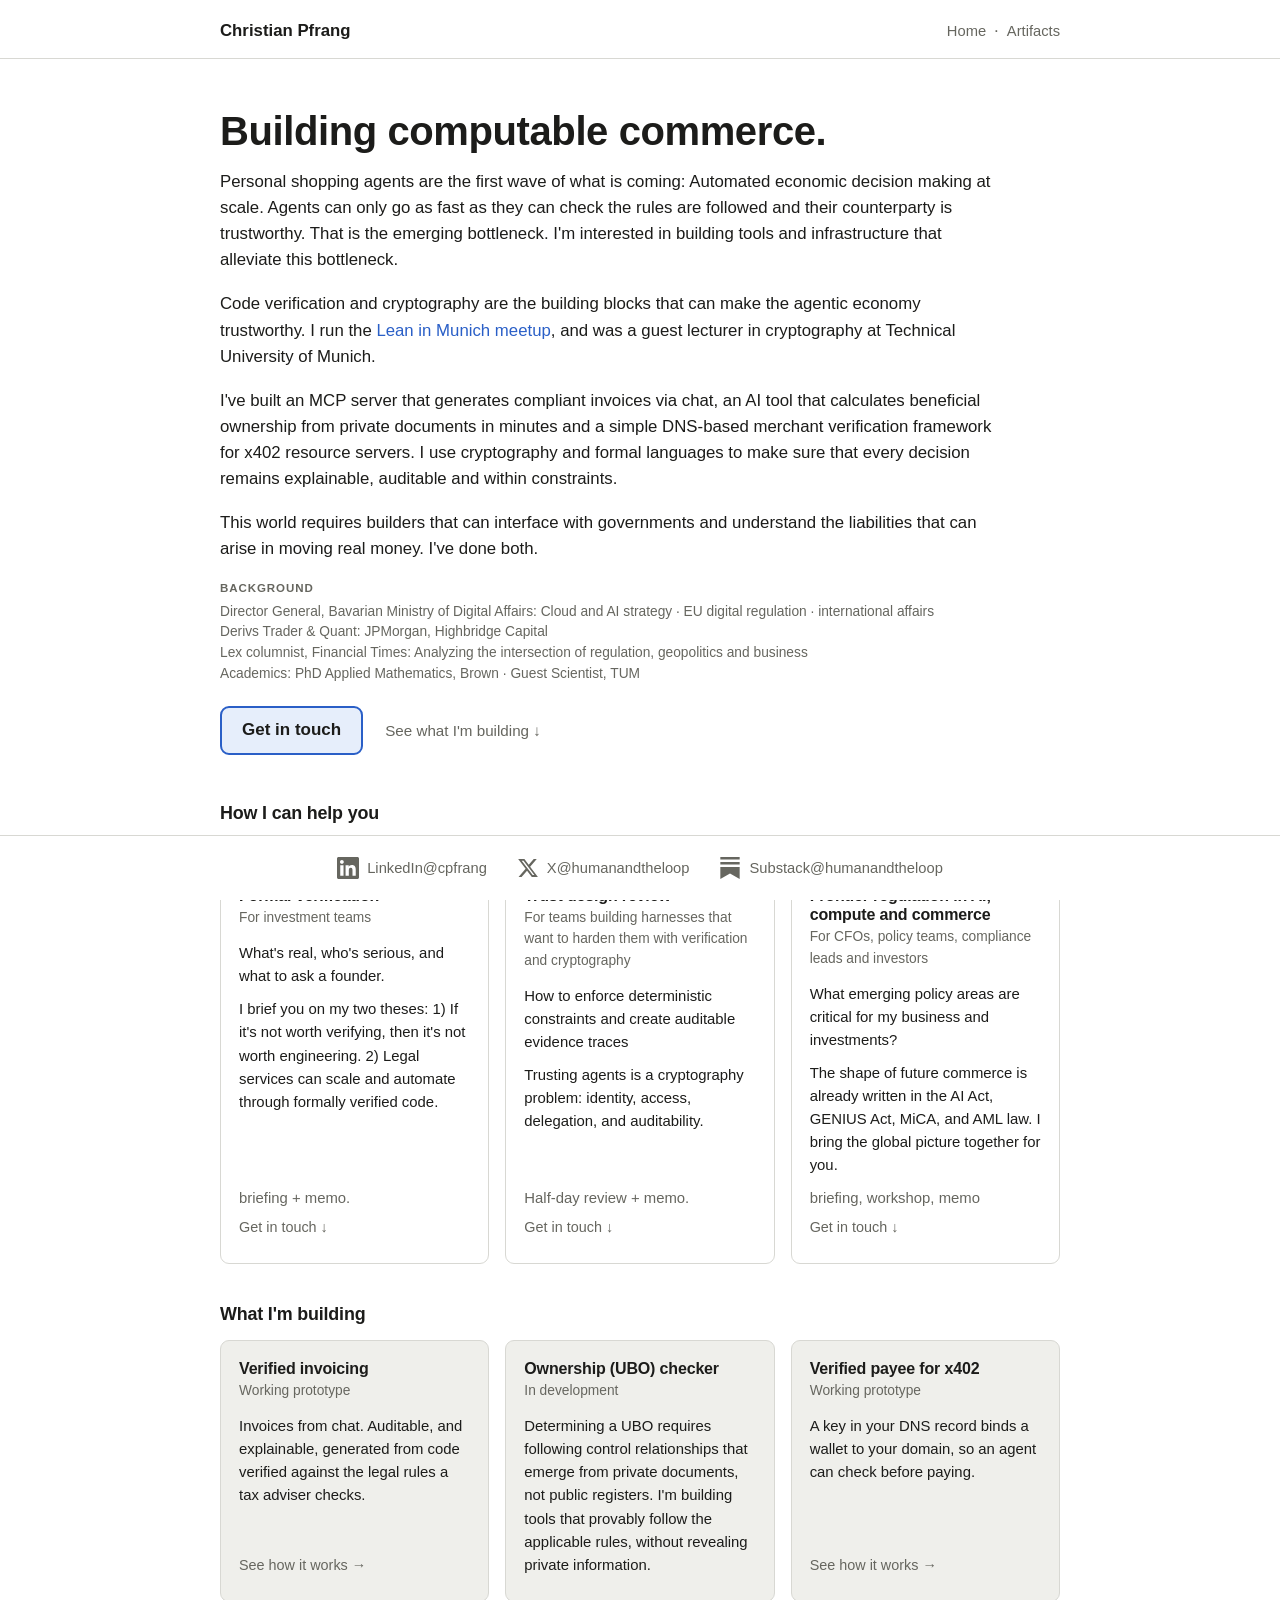
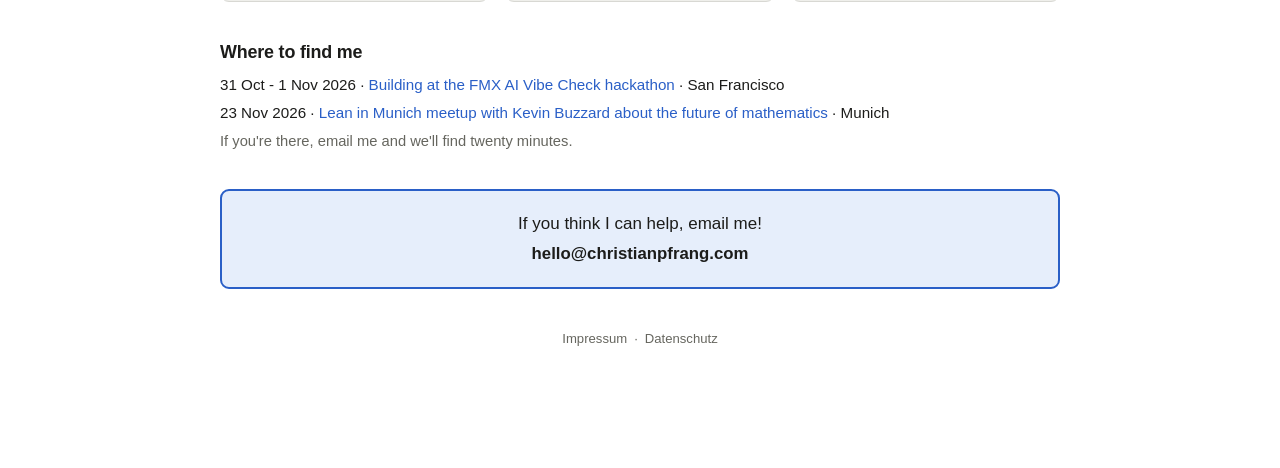
==== commit a52fd619: "Add Session 1 slides to the top of the Artifacts page; drop London hackathon Co-Authored-By: Claude " ====
--- a/index.html
+++ b/index.html
@@ -105,7 +105,6 @@
     <ul class="where">
       <li><span class="date">31 Oct - 1 Nov 2026</span> · <a href="https://fmxai.org/vibecheck/" rel="noopener">Building at the FMX AI Vibe Check hackathon</a> · San Francisco</li>
       <li><span class="date">23 Nov 2026</span> · <a href="https://luma.com/10gfh4l4" rel="noopener">Lean in Munich meetup with Kevin Buzzard about the future of mathematics</a> · Munich</li>
-      <li><span class="date">25 Nov 2026</span> · <a href="https://fieldevents.langchain.com/langchainfinancialserviceshack" rel="noopener">Langchain Financial Services Hackathon</a> · London</li>
     </ul>
     <p class="hook">If you&#39;re there, email me and we&#39;ll find twenty minutes.</p>
   </section>
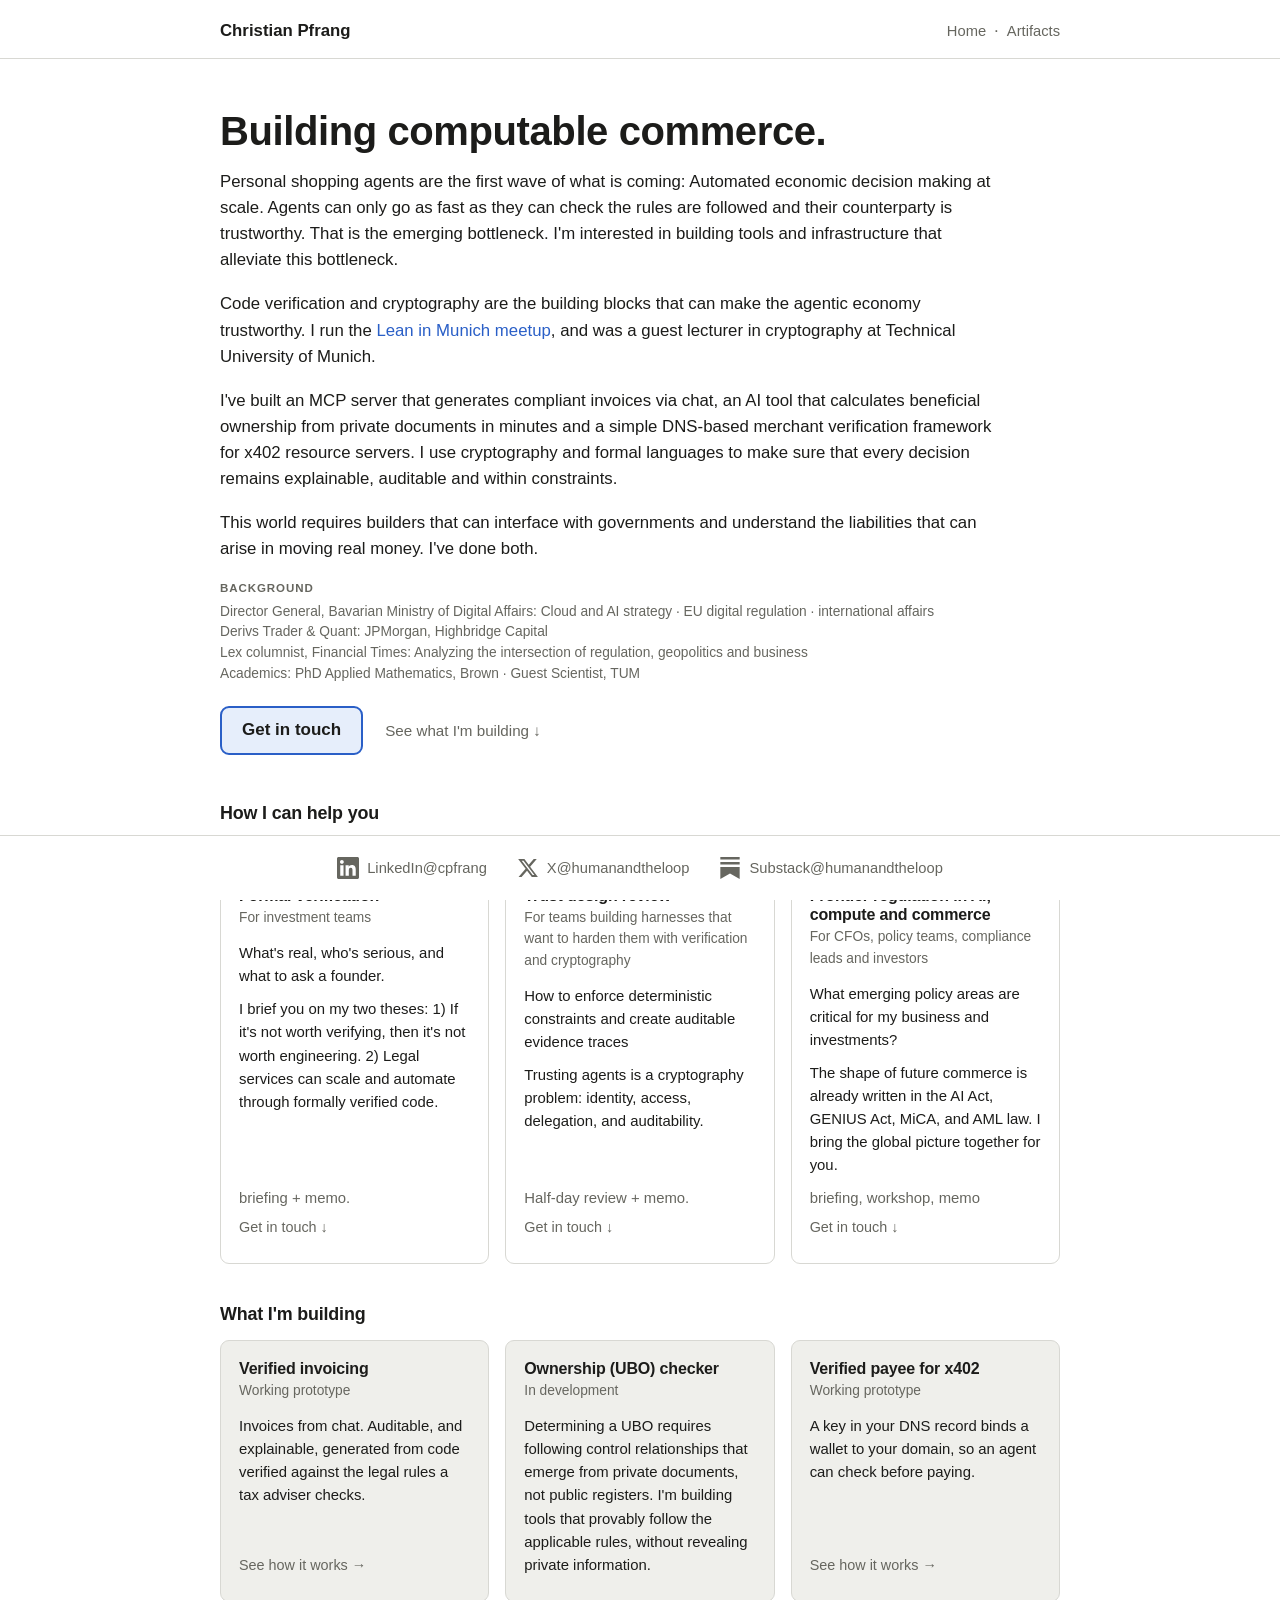
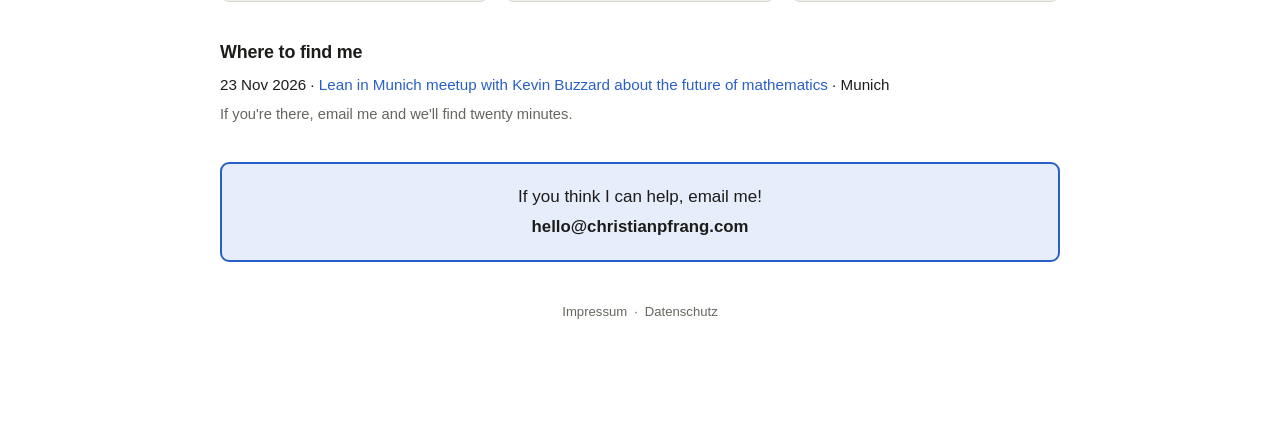
==== commit cfe1e8af: "Drop past San Francisco hackathon from events Co-Authored-By: Claude Opus 5.5 <noreply@anthropic.com" ====
--- a/index.html
+++ b/index.html
@@ -103,7 +103,6 @@
   <section id="where-to-find-me" class="section">
     <h2>Where to find me</h2>
     <ul class="where">
-      <li><span class="date">31 Oct - 1 Nov 2026</span> · <a href="https://fmxai.org/vibecheck/" rel="noopener">Building at the FMX AI Vibe Check hackathon</a> · San Francisco</li>
       <li><span class="date">23 Nov 2026</span> · <a href="https://luma.com/10gfh4l4" rel="noopener">Lean in Munich meetup with Kevin Buzzard about the future of mathematics</a> · Munich</li>
     </ul>
     <p class="hook">If you&#39;re there, email me and we&#39;ll find twenty minutes.</p>
